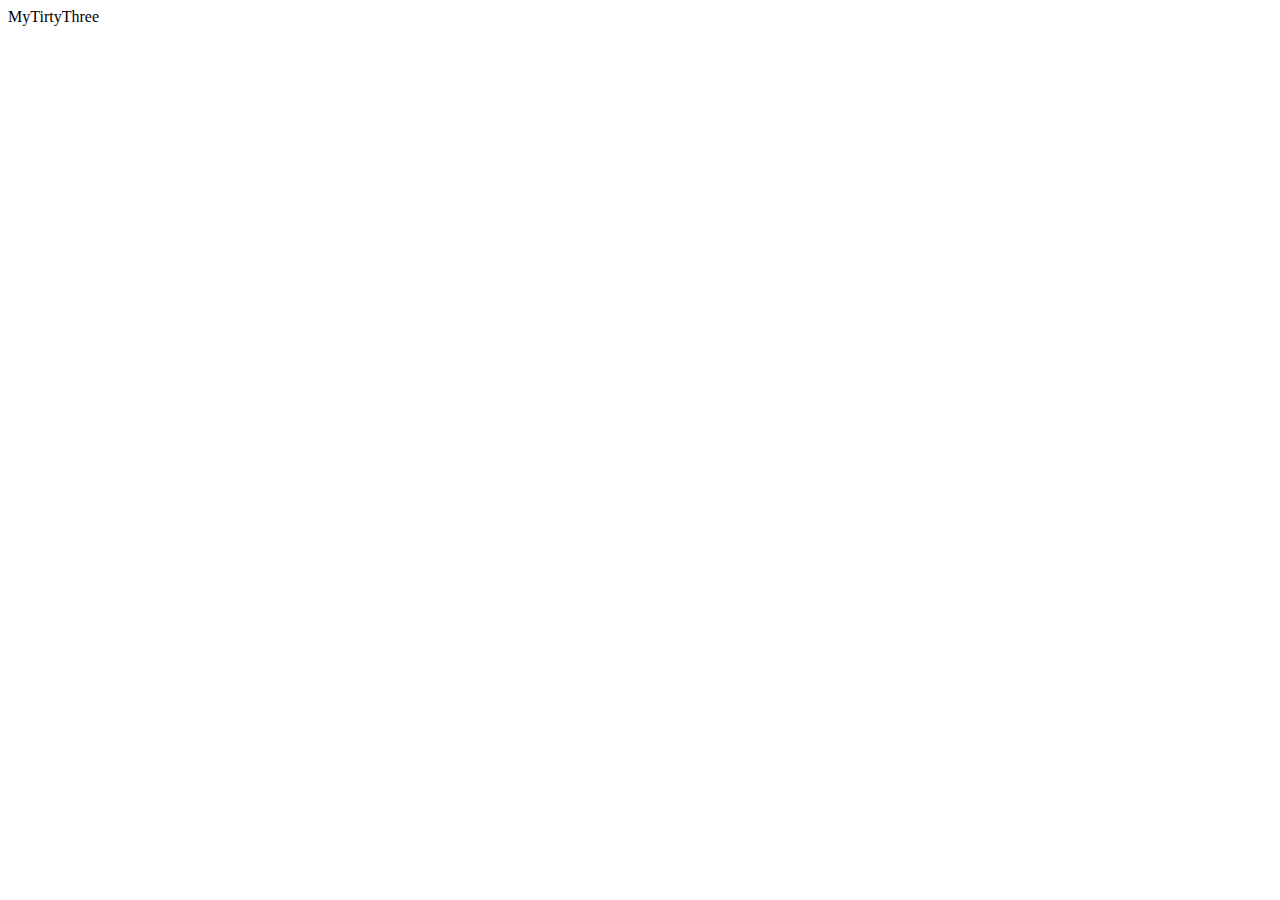
==== index.html @ 511859d2 "project start en logo" ====
<!DOCTYPE html>
<html lang="en">
  <head>
    <meta charset="UTF-8" />
    <meta http-equiv="X-UA-Compatible" content="IE=edge" />
    <meta name="viewport" content="width=device-width, initial-scale=1.0" />
    <link rel="stylesheet" href="./css/style.css" />
    <title>MyTirtyThree</title>
  </head>
  <body>
    <div class="logo">My<span>Tirty</span></span><span>Three</span></div>
  </body>
</html>
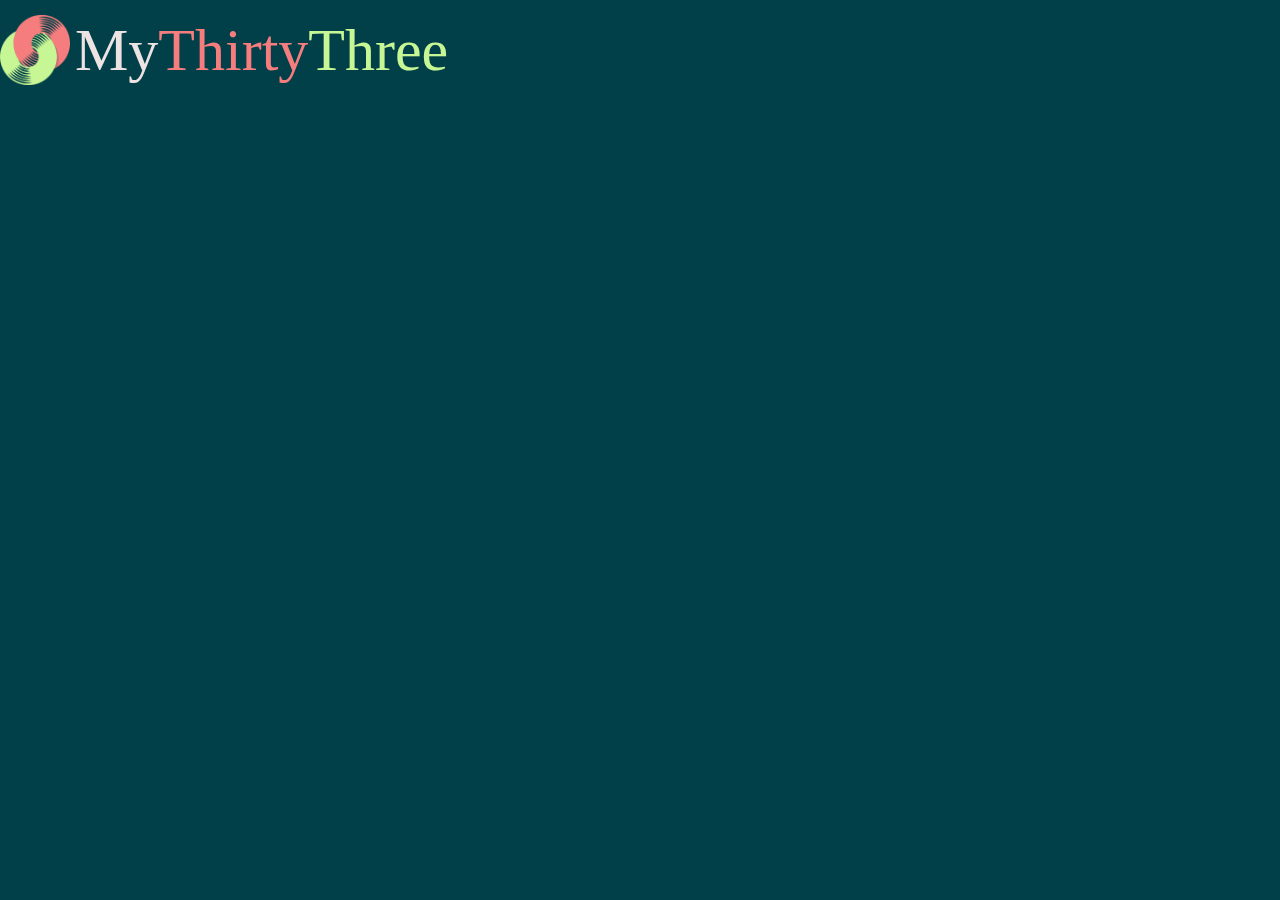
==== commit 4625c935: "edit" ====
--- a/index.html
+++ b/index.html
@@ -8,6 +8,6 @@
     <title>MyTirtyThree</title>
   </head>
   <body>
-    <div class="logo">My<span>Tirty</span></span><span>Three</span></div>
+    <div class="logo">My<span>Thirty</span></span><span>Three</span></div>
   </body>
 </html>
--- a/css/style.css
+++ b/css/style.css
@@ -0,0 +1,174 @@
+/* http://meyerweb.com/eric/tools/css/reset/ 
+   v2.0 | 20110126
+   License: none (public domain)
+*/
+html,
+body,
+div,
+span,
+applet,
+object,
+iframe,
+h1,
+h2,
+h3,
+h4,
+h5,
+h6,
+p,
+blockquote,
+pre,
+a,
+abbr,
+acronym,
+address,
+big,
+cite,
+code,
+del,
+dfn,
+em,
+img,
+ins,
+kbd,
+q,
+s,
+samp,
+small,
+strike,
+strong,
+sub,
+sup,
+tt,
+var,
+b,
+u,
+i,
+center,
+dl,
+dt,
+dd,
+ol,
+ul,
+li,
+fieldset,
+form,
+label,
+legend,
+table,
+caption,
+tbody,
+tfoot,
+thead,
+tr,
+th,
+td,
+article,
+aside,
+canvas,
+details,
+embed,
+figure,
+figcaption,
+footer,
+header,
+hgroup,
+menu,
+nav,
+output,
+ruby,
+section,
+summary,
+time,
+mark,
+audio,
+video {
+  margin: 0;
+  padding: 0;
+  border: 0;
+  font-size: 100%;
+  font: inherit;
+  vertical-align: baseline;
+}
+
+/* HTML5 display-role reset for older browsers */
+article,
+aside,
+details,
+figcaption,
+figure,
+footer,
+header,
+hgroup,
+menu,
+nav,
+section {
+  display: block;
+}
+
+body {
+  line-height: 1;
+}
+
+ol,
+ul {
+  list-style: none;
+}
+
+blockquote,
+q {
+  quotes: none;
+}
+
+blockquote:before,
+blockquote:after,
+q:before,
+q:after {
+  content: "";
+  content: none;
+}
+
+table {
+  border-collapse: collapse;
+  border-spacing: 0;
+}
+
+* {
+  box-sizing: border-box;
+}
+
+@font-face {
+  font-family: "Berlin Sans FB";
+  src: url("./fonts/BerlinSansFB-Reg.woff2") format("woff2"), url("./fonts/BerlinSansFB-Reg.woff") format("woff");
+  font-weight: normal;
+  font-style: normal;
+  font-display: swap;
+}
+body {
+  background-color: #014048;
+}
+
+.logo {
+  font-family: "Berlin Sans FB";
+  font-size: 60px;
+  color: #eee3e3;
+}
+.logo span:nth-child(1) {
+  color: #f67d7e;
+}
+.logo span:nth-child(2) {
+  color: #c7f694;
+}
+.logo:before {
+  position: relative;
+  top: 15px;
+  background-image: url(./images/logo.png);
+  background-size: 70px 70px;
+  background-repeat: no-repeat;
+  display: inline-block;
+  width: 75px;
+  height: 70px;
+  content: "";
+}
+
+/*# sourceMappingURL=style.css.map */
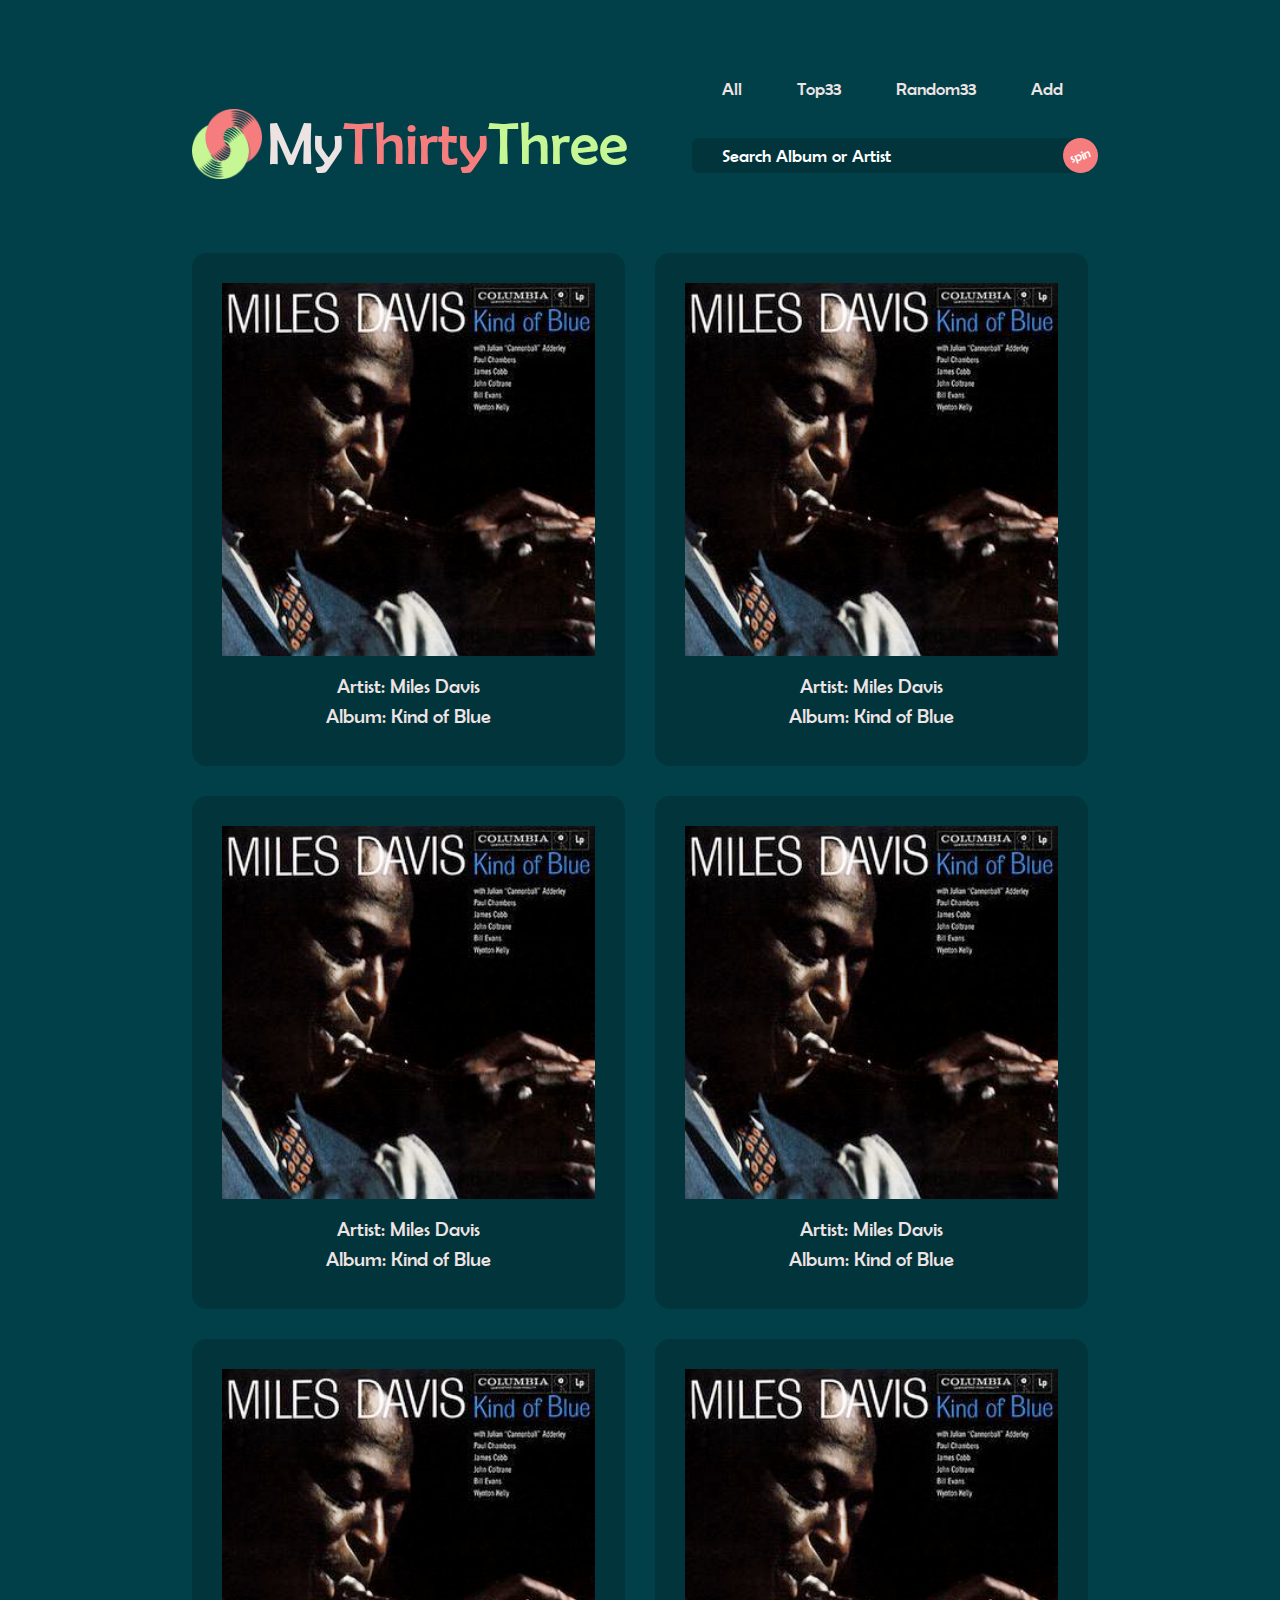
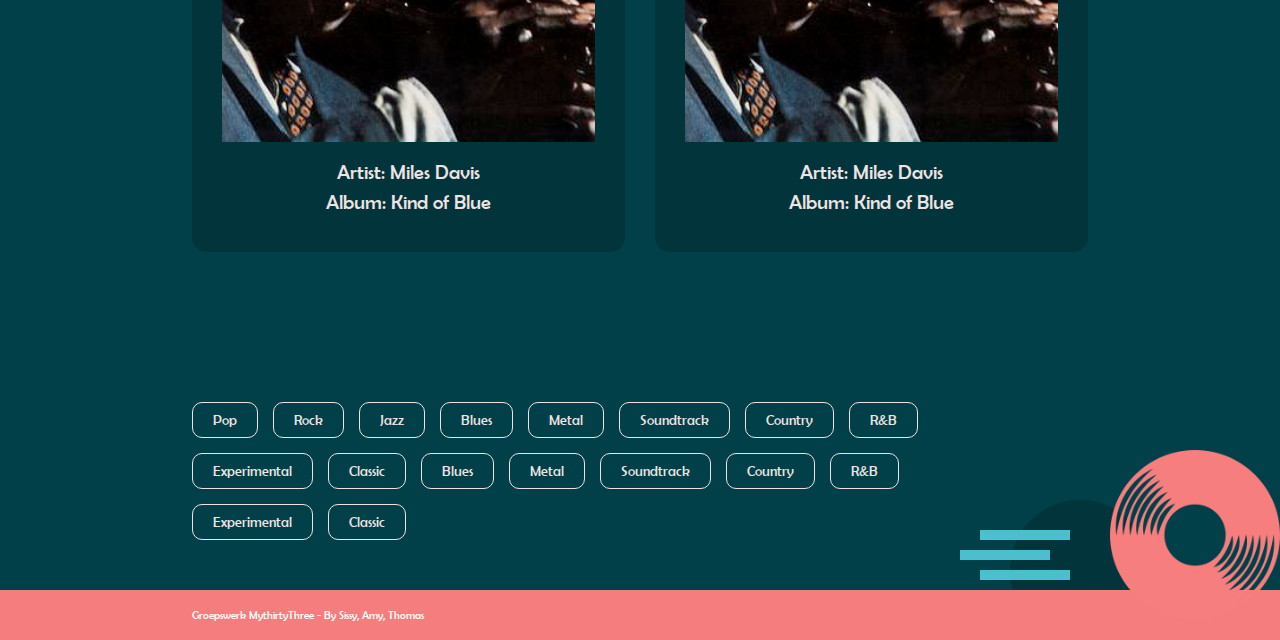
==== commit 01f6feea: "frontpage" ====
--- a/index.html
+++ b/index.html
@@ -5,9 +5,146 @@
     <meta http-equiv="X-UA-Compatible" content="IE=edge" />
     <meta name="viewport" content="width=device-width, initial-scale=1.0" />
     <link rel="stylesheet" href="./css/style.css" />
-    <title>MyTirtyThree</title>
+    <title>MyThirtyThree</title>
   </head>
   <body>
-    <div class="logo">My<span>Thirty</span></span><span>Three</span></div>
+      <main>  
+
+        <section class="top">
+
+            <div class="logo"><a href="#">My<span>Thirty</span></span><span>Three</span></a></div>
+            <nav>
+                <ul>
+                    <li><a href="#">All</a></li>
+                    <li><a href="#">Top33</a></li>
+                    <li><a href="#">Random33</a></li>
+                    <li><a href="#">Add</a></li>
+                </ul>
+                <form action="" class="form"><input
+                    type="text"
+                    name=""
+                    id=""
+                    class="form__search"
+                    placeholder="Search Album or Artist"
+                    spellcheck="false"
+                    _lpchecked="1"
+                  />
+                  <button class="form__spin">spin</button>
+                </form>
+            </nav>
+            
+        </section>
+
+    <section class="middle">
+        <div class="tiles">
+            <div class="tile">
+                <div class="lpholder">
+                    <div class="imgholder">
+                        <img src="./images/MilesDavisKindofBlue.jpg" alt="">
+                        <div class="record">   
+                        </div>
+                       
+                    </div>
+                </div>
+                <p>Artist: Miles Davis</p>
+                <p>Album: Kind of Blue</p>
+            </div>
+            <div class="tile">
+                <div class="lpholder">
+                    <div class="imgholder">
+                        <img src="./images/MilesDavisKindofBlue.jpg" alt="">
+                        </div>
+                        <div class="record">     
+                    </div>
+                </div>
+                <p>Artist: Miles Davis</p>
+                <p>Album: Kind of Blue</p>
+            </div>
+
+            <div class="tile">
+                <div class="lpholder">
+                    <div class="imgholder">
+                        <img src="./images/MilesDavisKindofBlue.jpg" alt="">
+                        </div>
+                        <div class="record">     
+                    </div>
+                </div>
+                <p>Artist: Miles Davis</p>
+                <p>Album: Kind of Blue</p>
+            </div>
+            <div class="tile">
+                <div class="lpholder">
+                    <div class="imgholder">
+                        <img src="./images/MilesDavisKindofBlue.jpg" alt="">
+                        </div>
+                        <div class="record">     
+                    </div>
+                </div>
+                <p>Artist: Miles Davis</p>
+                <p>Album: Kind of Blue</p>
+            </div>
+            <div class="tile">
+                <div class="lpholder">
+                    <div class="imgholder">
+                        <img src="./images/MilesDavisKindofBlue.jpg" alt="">
+                        </div>
+                        <div class="record">     
+                    </div>
+                </div>
+                <p>Artist: Miles Davis</p>
+                <p>Album: Kind of Blue</p>
+            </div>
+            <div class="tile">
+                <div class="lpholder">
+                    <div class="imgholder">
+                        <img src="./images/MilesDavisKindofBlue.jpg" alt="">
+                        </div>
+                        <div class="record">     
+                    </div>
+                </div>
+                <p>Artist: Miles Davis</p>
+                <p>Album: Kind of Blue</p>
+            </div>
+    
+           
+    </section>
+    
+    <section class="genre_links">
+        <ul>
+            <li><a href=""></a>Pop</li>
+            <li><a href=""></a>Rock</li>
+            <li><a href=""></a>Jazz</li>
+            <li><a href=""></a>Blues</li>
+            <li><a href=""></a>Metal</li>
+            <li><a href=""></a>Soundtrack</li>
+            <li><a href=""></a>Country</li>
+            <li><a href=""></a>R&B</li>
+            <li><a href=""></a>Experimental</li>
+            <li><a href=""></a>Classic</li>
+            <li><a href=""></a>Blues</li>
+            <li><a href=""></a>Metal</li>
+            <li><a href=""></a>Soundtrack</li>
+            <li><a href=""></a>Country</li>
+            <li><a href=""></a>R&B</li>
+            <li><a href=""></a>Experimental</li>
+            <li><a href=""></a>Classic</li>
+        </ul>
+    </section>
+    
+    </main>
+    
+    <footer>
+     
+        <div class="elements">
+            <div class="circle"></div>
+            <div class="circle2"></div>
+            <div class="block"></div>
+            <div class="block1"></div>
+            <div class="block2"></div>
+        </div>
+        <div class="container">
+            Groepswerk MythirtyThree - By Sissy, Amy, Thomas
+        </div>
+    </footer>
   </body>
 </html>
--- a/css/style.css
+++ b/css/style.css
@@ -139,18 +139,53 @@
 
 @font-face {
   font-family: "Berlin Sans FB";
-  src: url("./fonts/BerlinSansFB-Reg.woff2") format("woff2"), url("./fonts/BerlinSansFB-Reg.woff") format("woff");
+  src: url("/fonts/BerlinSansFB-Reg.woff2") format("woff2"), url("/fonts/BerlinSansFB-Reg.woff") format("woff");
   font-weight: normal;
   font-style: normal;
   font-display: swap;
 }
+::placeholder {
+  /* Chrome, Firefox, Opera, Safari 10.1+ */
+  color: white;
+  opacity: 1;
+  /* Firefox */
+}
+
+:-ms-input-placeholder {
+  /* Internet Explorer 10-11 */
+  color: white;
+}
+
+::-ms-input-placeholder {
+  /* Microsoft Edge */
+  color: white;
+}
+
 body {
   background-color: #014048;
 }
 
+main {
+  max-width: 1200px;
+  margin: 0 auto;
+  min-height: calc(100vh - 50px);
+  width: 70%;
+}
+
+.top {
+  padding-top: 80px;
+  padding-bottom: 80px;
+  display: flex;
+  justify-content: space-between;
+  align-items: flex-end;
+}
+
 .logo {
   font-family: "Berlin Sans FB";
   font-size: 60px;
+}
+.logo a {
+  text-decoration: none;
   color: #eee3e3;
 }
 .logo span:nth-child(1) {
@@ -171,4 +206,183 @@
   content: "";
 }
 
+nav {
+  display: flex;
+  flex-direction: column;
+  gap: 40px;
+  font-family: "Berlin Sans FB";
+  font-size: 18px;
+}
+nav a {
+  color: #eee3e3;
+  text-decoration: none;
+  padding-bottom: 20px;
+}
+nav a:hover {
+  color: #c7f694;
+}
+nav ul {
+  display: flex;
+}
+nav ul li {
+  padding-left: 30px;
+  padding-right: 25px;
+}
+nav .form {
+  position: relative;
+}
+nav .form__search {
+  border: none;
+  background-color: #02343b;
+  border-radius: 7px 0px 0px 7px;
+  height: 35px;
+  width: 100%;
+  padding-left: 30px;
+  padding-right: 60px;
+  font-family: "Berlin Sans FB";
+  font-size: 18px;
+  outline: none;
+  color: white;
+}
+nav .form__spin {
+  position: absolute;
+  right: -10px;
+  flex-shrink: 0;
+  border-radius: 50%;
+  height: 35px;
+  width: 35px;
+  border: none;
+  font-family: "Berlin Sans FB";
+  color: white;
+  background-color: #f67d7e;
+  cursor: pointer;
+  transform: rotate(-20deg);
+  transition: transform 0.3s ease-in-out;
+}
+nav .form__spin:hover {
+  transform: rotate(360deg);
+}
+
+.middle {
+  font-family: "Berlin Sans FB";
+  color: #eee3e3;
+}
+.middle .tiles {
+  display: flex;
+  justify-content: space-between;
+  margin-bottom: 150px;
+  gap: 30px;
+  flex-wrap: wrap;
+}
+.middle .tiles .tile {
+  flex: 1 1 300px;
+  align-self: flex-start;
+  padding: 30px;
+  cursor: pointer;
+  background-color: #02343b;
+  border-radius: 15px;
+}
+.middle .tiles .tile:hover {
+  background-color: #4cbfcf;
+}
+.middle .tiles .tile .lpholder .imgholder {
+  margin-bottom: 20px;
+  z-index: 1;
+}
+.middle .tiles .tile .lpholder .imgholder img {
+  display: block;
+  width: 100%;
+  height: auto;
+}
+.middle .tiles .tile p {
+  font-size: 20px;
+  text-align: center;
+  padding-bottom: 10px;
+}
+
+.genre_links {
+  font-family: "Berlin Sans FB";
+  font-size: 14px;
+  color: #eee3e3;
+  margin-bottom: 50px;
+  width: 85%;
+}
+.genre_links ul {
+  display: flex;
+  flex-wrap: wrap;
+  gap: 15px;
+}
+.genre_links ul li {
+  padding: 10px 20px 10px 20px;
+  border: 1px solid #eee3e3;
+  border-radius: 10px;
+  cursor: pointer;
+}
+.genre_links ul li:hover {
+  color: #c7f694;
+  border-color: #c7f694;
+}
+
+footer {
+  background-color: #f67d7e;
+  height: 50px;
+  width: 100%;
+  position: relative;
+}
+footer .container {
+  font-family: "Berlin Sans FB";
+  font-size: 11px;
+  color: white;
+  max-width: 1200px;
+  margin: 0 auto;
+  width: 70%;
+  padding-top: 20px;
+}
+footer .elements {
+  position: absolute;
+  bottom: 20px;
+  right: 0px;
+}
+footer .elements .circle {
+  width: 170px;
+  height: 170px;
+  background-image: url(/css/images/lp_element.png);
+  background-size: 170px 170px;
+  background-repeat: no-repeat;
+}
+footer .elements .circle2 {
+  position: absolute;
+  border-radius: 50%;
+  width: 140px;
+  height: 140px;
+  background-color: #02343b;
+  bottom: -20px;
+  left: -100px;
+  z-index: -2;
+}
+footer .elements .block {
+  position: absolute;
+  width: 90px;
+  height: 10px;
+  background-color: #4cbfcf;
+  bottom: 40px;
+  left: -130px;
+}
+footer .elements .block1 {
+  position: absolute;
+  width: 90px;
+  height: 10px;
+  background-color: #4cbfcf;
+  bottom: 60px;
+  left: -150px;
+}
+footer .elements .block2 {
+  position: absolute;
+  width: 90px;
+  height: 10px;
+  background-color: #4cbfcf;
+  bottom: 80px;
+  left: -130px;
+}
+
 /*# sourceMappingURL=style.css.map */
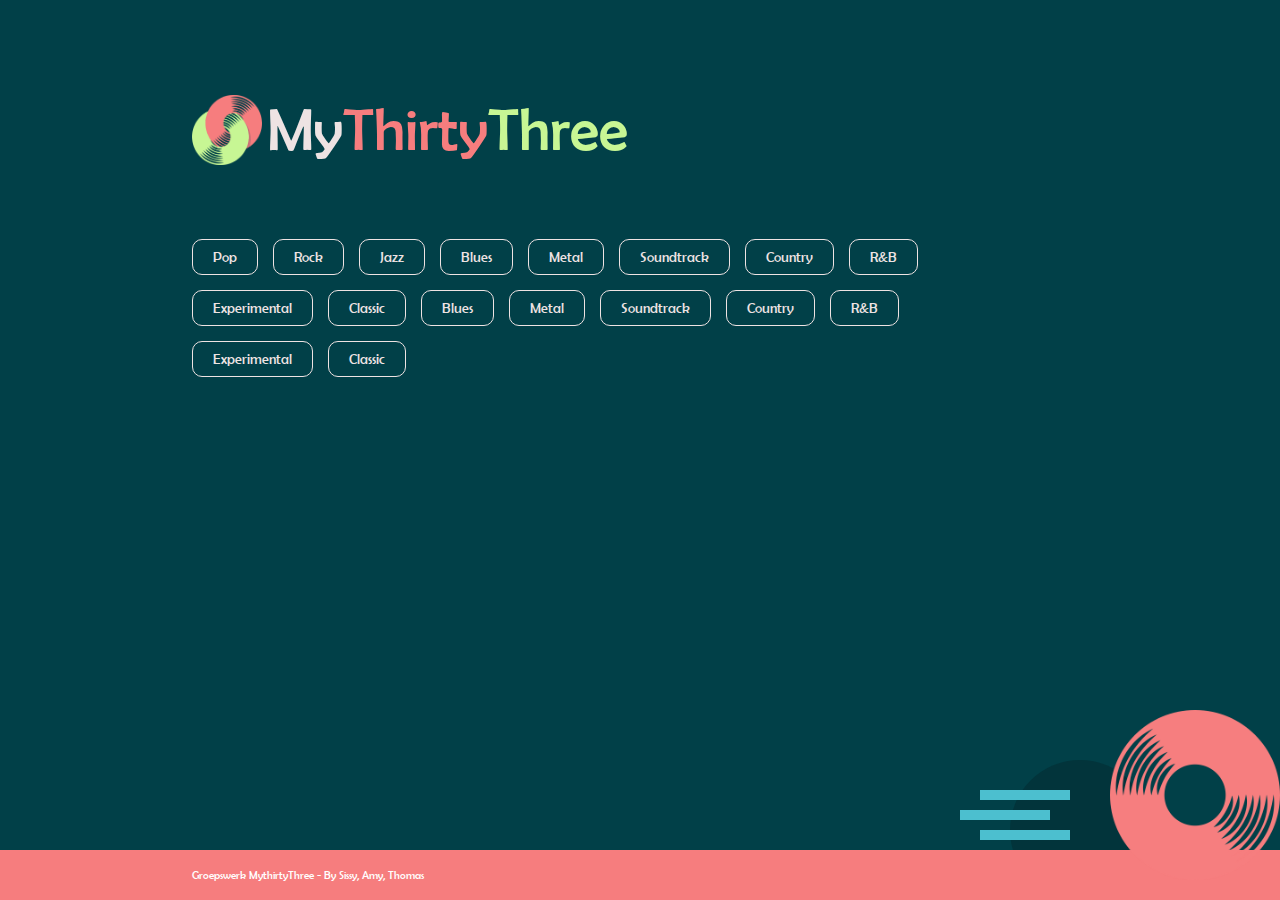
==== commit 51bccda5: "footer_done" ====
--- a/index.html
+++ b/index.html
@@ -13,102 +13,14 @@
         <section class="top">
 
             <div class="logo"><a href="#">My<span>Thirty</span></span><span>Three</span></a></div>
-            <nav>
-                <ul>
-                    <li><a href="#">All</a></li>
-                    <li><a href="#">Top33</a></li>
-                    <li><a href="#">Random33</a></li>
-                    <li><a href="#">Add</a></li>
-                </ul>
-                <form action="" class="form"><input
-                    type="text"
-                    name=""
-                    id=""
-                    class="form__search"
-                    placeholder="Search Album or Artist"
-                    spellcheck="false"
-                    _lpchecked="1"
-                  />
-                  <button class="form__spin">spin</button>
-                </form>
-            </nav>
+            
             
         </section>
 
     <section class="middle">
-        <div class="tiles">
-            <div class="tile">
-                <div class="lpholder">
-                    <div class="imgholder">
-                        <img src="./images/MilesDavisKindofBlue.jpg" alt="">
-                        <div class="record">   
-                        </div>
-                       
-                    </div>
-                </div>
-                <p>Artist: Miles Davis</p>
-                <p>Album: Kind of Blue</p>
-            </div>
-            <div class="tile">
-                <div class="lpholder">
-                    <div class="imgholder">
-                        <img src="./images/MilesDavisKindofBlue.jpg" alt="">
-                        </div>
-                        <div class="record">     
-                    </div>
-                </div>
-                <p>Artist: Miles Davis</p>
-                <p>Album: Kind of Blue</p>
-            </div>
+       
+    </section>
 
-            <div class="tile">
-                <div class="lpholder">
-                    <div class="imgholder">
-                        <img src="./images/MilesDavisKindofBlue.jpg" alt="">
-                        </div>
-                        <div class="record">     
-                    </div>
-                </div>
-                <p>Artist: Miles Davis</p>
-                <p>Album: Kind of Blue</p>
-            </div>
-            <div class="tile">
-                <div class="lpholder">
-                    <div class="imgholder">
-                        <img src="./images/MilesDavisKindofBlue.jpg" alt="">
-                        </div>
-                        <div class="record">     
-                    </div>
-                </div>
-                <p>Artist: Miles Davis</p>
-                <p>Album: Kind of Blue</p>
-            </div>
-            <div class="tile">
-                <div class="lpholder">
-                    <div class="imgholder">
-                        <img src="./images/MilesDavisKindofBlue.jpg" alt="">
-                        </div>
-                        <div class="record">     
-                    </div>
-                </div>
-                <p>Artist: Miles Davis</p>
-                <p>Album: Kind of Blue</p>
-            </div>
-            <div class="tile">
-                <div class="lpholder">
-                    <div class="imgholder">
-                        <img src="./images/MilesDavisKindofBlue.jpg" alt="">
-                        </div>
-                        <div class="record">     
-                    </div>
-                </div>
-                <p>Artist: Miles Davis</p>
-                <p>Album: Kind of Blue</p>
-            </div>
-    
-           
-    </section>
-    
     <section class="genre_links">
         <ul>
             <li><a href=""></a>Pop</li>
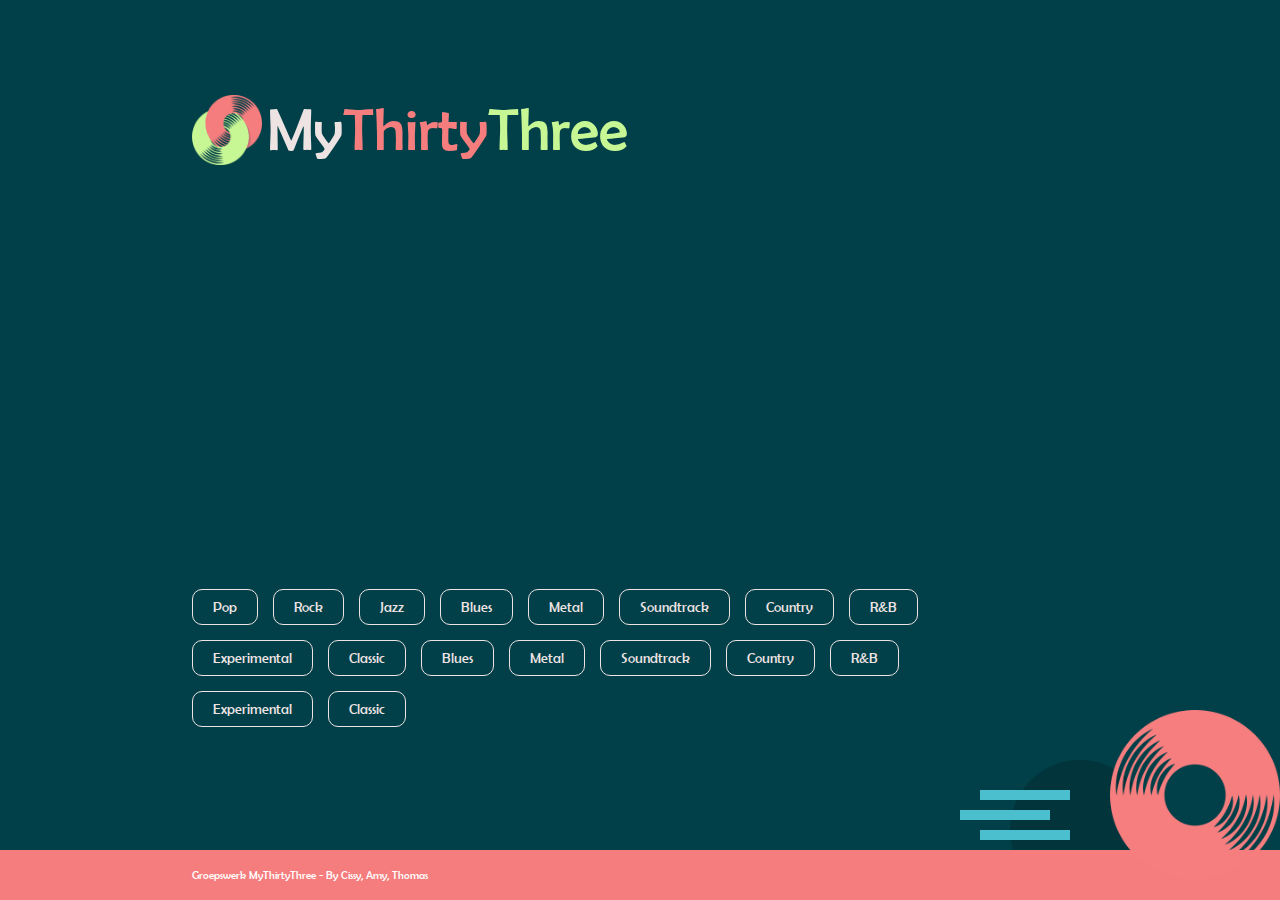
==== commit 7661f6a1: "footer_done" ====
--- a/index.html
+++ b/index.html
@@ -23,23 +23,23 @@
 
     <section class="genre_links">
         <ul>
-            <li><a href=""></a>Pop</li>
-            <li><a href=""></a>Rock</li>
-            <li><a href=""></a>Jazz</li>
-            <li><a href=""></a>Blues</li>
-            <li><a href=""></a>Metal</li>
-            <li><a href=""></a>Soundtrack</li>
-            <li><a href=""></a>Country</li>
-            <li><a href=""></a>R&B</li>
-            <li><a href=""></a>Experimental</li>
-            <li><a href=""></a>Classic</li>
-            <li><a href=""></a>Blues</li>
-            <li><a href=""></a>Metal</li>
-            <li><a href=""></a>Soundtrack</li>
-            <li><a href=""></a>Country</li>
-            <li><a href=""></a>R&B</li>
-            <li><a href=""></a>Experimental</li>
-            <li><a href=""></a>Classic</li>
+            <li><a href="#"></a>Pop</li>
+            <li><a href="#"></a>Rock</li>
+            <li><a href="#"></a>Jazz</li>
+            <li><a href="#"></a>Blues</li>
+            <li><a href="#"></a>Metal</li>
+            <li><a href="#"></a>Soundtrack</li>
+            <li><a href="#"></a>Country</li>
+            <li><a href="#"></a>R&B</li>
+            <li><a href="#"></a>Experimental</li>
+            <li><a href="#"></a>Classic</li>
+            <li><a href="#"></a>Blues</li>
+            <li><a href="#"></a>Metal</li>
+            <li><a href="#"></a>Soundtrack</li>
+            <li><a href="#"></a>Country</li>
+            <li><a href="#"></a>R&B</li>
+            <li><a href="#"></a>Experimental</li>
+            <li><a href="#"></a>Classic</li>
         </ul>
     </section>
     
@@ -55,7 +55,7 @@
             <div class="block2"></div>
         </div>
         <div class="container">
-            Groepswerk MythirtyThree - By Sissy, Amy, Thomas
+            Groepswerk MyThirtyThree - By Cissy, Amy, Thomas
         </div>
     </footer>
   </body>
--- a/css/style.css
+++ b/css/style.css
@@ -144,23 +144,6 @@
   font-style: normal;
   font-display: swap;
 }
-::placeholder {
-  /* Chrome, Firefox, Opera, Safari 10.1+ */
-  color: white;
-  opacity: 1;
-  /* Firefox */
-}
-
-:-ms-input-placeholder {
-  /* Internet Explorer 10-11 */
-  color: white;
-}
-
-::-ms-input-placeholder {
-  /* Microsoft Edge */
-  color: white;
-}
-
 body {
   background-color: #014048;
 }
@@ -179,22 +162,21 @@
   justify-content: space-between;
   align-items: flex-end;
 }
-
-.logo {
+.top .logo {
   font-family: "Berlin Sans FB";
   font-size: 60px;
 }
-.logo a {
+.top .logo a {
   text-decoration: none;
   color: #eee3e3;
 }
-.logo span:nth-child(1) {
+.top .logo span:nth-child(1) {
   color: #f67d7e;
 }
-.logo span:nth-child(2) {
+.top .logo span:nth-child(2) {
   color: #c7f694;
 }
-.logo:before {
+.top .logo:before {
   position: relative;
   top: 15px;
   background-image: url(./images/logo.png);
@@ -206,104 +188,15 @@
   content: "";
 }
 
-nav {
-  display: flex;
-  flex-direction: column;
-  gap: 40px;
-  font-family: "Berlin Sans FB";
-  font-size: 18px;
-}
-nav a {
-  color: #eee3e3;
-  text-decoration: none;
-  padding-bottom: 20px;
-}
-nav a:hover {
-  color: #c7f694;
-}
-nav ul {
-  display: flex;
-}
-nav ul li {
-  padding-left: 30px;
-  padding-right: 25px;
-}
-nav .form {
-  position: relative;
-}
-nav .form__search {
-  border: none;
-  background-color: #02343b;
-  border-radius: 7px 0px 0px 7px;
-  height: 35px;
-  width: 100%;
-  padding-left: 30px;
-  padding-right: 60px;
-  font-family: "Berlin Sans FB";
-  font-size: 18px;
-  outline: none;
-  color: white;
-}
-nav .form__spin {
-  position: absolute;
-  right: -10px;
-  flex-shrink: 0;
-  border-radius: 50%;
-  height: 35px;
-  width: 35px;
-  border: none;
-  font-family: "Berlin Sans FB";
-  color: white;
-  background-color: #f67d7e;
-  cursor: pointer;
-  transform: rotate(-20deg);
-  transition: transform 0.3s ease-in-out;
-}
-nav .form__spin:hover {
-  transform: rotate(360deg);
-}
-
 .middle {
-  font-family: "Berlin Sans FB";
-  color: #eee3e3;
-}
-.middle .tiles {
-  display: flex;
-  justify-content: space-between;
-  margin-bottom: 150px;
-  gap: 30px;
-  flex-wrap: wrap;
-}
-.middle .tiles .tile {
-  flex: 1 1 300px;
-  align-self: flex-start;
-  padding: 30px;
-  cursor: pointer;
-  background-color: #02343b;
-  border-radius: 15px;
-}
-.middle .tiles .tile:hover {
-  background-color: #4cbfcf;
-}
-.middle .tiles .tile .lpholder .imgholder {
-  margin-bottom: 20px;
-  z-index: 1;
-}
-.middle .tiles .tile .lpholder .imgholder img {
-  display: block;
-  width: 100%;
-  height: auto;
-}
-.middle .tiles .tile p {
-  font-size: 20px;
-  text-align: center;
-  padding-bottom: 10px;
+  min-height: 250px;
 }
 
 .genre_links {
   font-family: "Berlin Sans FB";
   font-size: 14px;
   color: #eee3e3;
+  margin-top: 100px;
   margin-bottom: 50px;
   width: 85%;
 }
